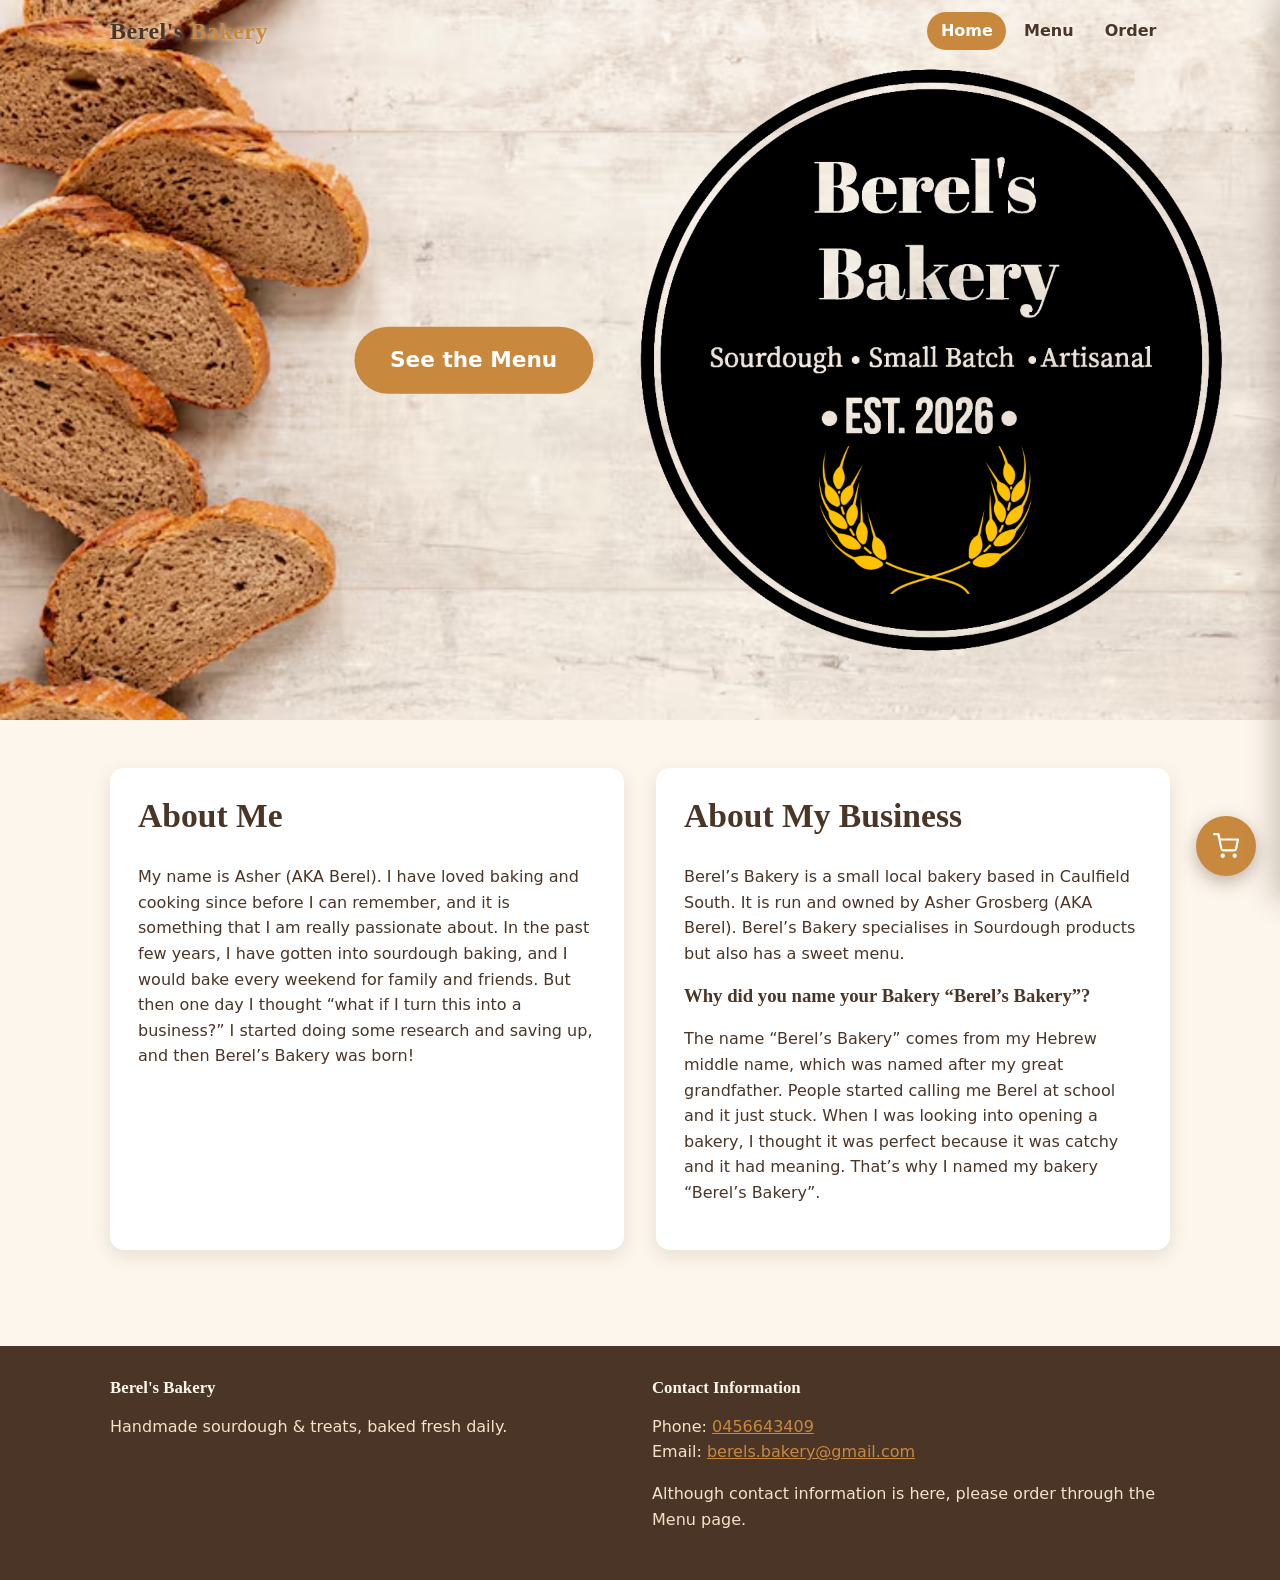
==== index.html @ 897d4f54 "Initial commit: Berel's Bakery website Static site (home, menu, item pages, order success), cart + S" ====
<!DOCTYPE html>
<html lang="en">
<head>
  <meta charset="UTF-8">
  <meta name="viewport" content="width=device-width, initial-scale=1.0">
  <title>Berel's Bakery — Handmade Sourdough &amp; Treats</title>
  <link rel="stylesheet" href="css/style.css">
  <link rel="icon" type="image/png" href="images/favicon.png">
  <script src="js/main.js" defer></script>
</head>
<body class="home">
  <header class="site-header at-top">
    <div class="wrap">
      <a class="brand" href="index.html">Berel's <span>Bakery</span></a>
      <nav class="site-nav">
        <a href="index.html" class="active">Home</a>
        <a href="menu.html">Menu</a>
        <a href="menu.html#order">Order</a>
      </nav>
    </div>
  </header>

  <main>
    <section class="hero">
      <div class="btn-row">
        <a class="btn" href="menu.html">See the Menu</a>
      </div>
    </section>

    <div class="wrap">
      <section>
        <div class="about-grid">
          <article class="card-soft">
            <h2>About Me</h2>
            <p>My name is Asher (AKA Berel). I have loved baking and cooking since before I
              can remember, and it is something that I am really passionate about. In the past
              few years, I have gotten into sourdough baking, and I would bake every weekend
              for family and friends. But then one day I thought “what if I turn this into a
              business?” I started doing some research and saving up, and then Berel’s Bakery
              was born!</p>
          </article>

          <article class="card-soft">
            <h2>About My Business</h2>
            <p>Berel’s Bakery is a small local bakery based in Caulfield South. It is run and
              owned by Asher Grosberg (AKA Berel). Berel’s Bakery specialises in Sourdough
              products but also has a sweet menu.</p>
            <h3>Why did you name your Bakery “Berel’s Bakery”?</h3>
            <p>The name “Berel’s Bakery” comes from my Hebrew middle name, which was named
              after my great grandfather. People started calling me Berel at school and it
              just stuck. When I was looking into opening a bakery, I thought it was perfect
              because it was catchy and it had meaning. That’s why I named my bakery
              “Berel’s Bakery”.</p>
          </article>
        </div>
      </section>
    </div>
  </main>

  <footer class="site-footer">
    <div class="wrap">
      <div>
        <h3>Berel's Bakery</h3>
        <p>Handmade sourdough &amp; treats, baked fresh daily.</p>
      </div>
      <div>
        <h3>Contact Information</h3>
        <p>Phone: <a href="tel:0456643409">0456643409</a><br>
           Email: <a href="mailto:berels.bakery@gmail.com">berels.bakery@gmail.com</a></p>
        <p>Although contact information is here, please order through the Menu page.</p>
      </div>
    </div>
  </footer>
</body>
</html>
---- css/style.css ----
/* ===== Berel's Bakery — shared styles ===== */
:root {
  --cream: #fdf6ec;
  --crust: #c8893f;
  --crust-dark: #a06a26;
  --dough: #f3e3c9;
  --cocoa: #4a3526;
  --cocoa-soft: #6b5240;
  --white: #ffffff;
  --shadow: 0 6px 18px rgba(74, 53, 38, 0.12);
  --radius: 14px;
  --max: 1100px;
}

* { box-sizing: border-box; }

html { scroll-behavior: smooth; }

body {
  margin: 0;
  font-family: "Segoe UI", system-ui, -apple-system, Helvetica, Arial, sans-serif;
  color: var(--cocoa);
  background: var(--cream);
  line-height: 1.6;
}

h1, h2, h3 {
  font-family: Georgia, "Times New Roman", serif;
  color: var(--cocoa);
  line-height: 1.2;
}

a { color: var(--crust-dark); }

img { max-width: 100%; display: block; }

.wrap {
  width: 100%;
  max-width: var(--max);
  margin: 0 auto;
  padding: 0 1.25rem;
}

/* ===== Header / Nav ===== */
.site-header {
  background: var(--cocoa);
  color: var(--cream);
  position: sticky;
  top: 0;
  z-index: 10;
  box-shadow: var(--shadow);
  transition: background-color 0.3s ease, box-shadow 0.3s ease;
}
.site-header .wrap {
  display: flex;
  align-items: center;
  justify-content: space-between;
  flex-wrap: wrap;
  gap: 0.5rem;
  padding-top: 0.75rem;
  padding-bottom: 0.75rem;
}
.brand {
  font-family: Georgia, serif;
  font-size: 1.5rem;
  font-weight: bold;
  color: var(--cream);
  text-decoration: none;
  letter-spacing: 0.5px;
  transition: color 0.3s ease, text-shadow 0.3s ease;
}
.brand span { color: var(--crust); }
.site-nav {
  display: flex;
  gap: 0.25rem;
  flex-wrap: wrap;
}
.site-nav a {
  color: var(--dough);
  text-decoration: none;
  padding: 0.4rem 0.85rem;
  border-radius: 999px;
  font-weight: 600;
  transition: background 0.15s, color 0.15s;
}
.site-nav a:hover { background: rgba(255,255,255,0.12); color: var(--white); }
.site-nav a.active { background: var(--crust); color: var(--white); }

/* ----- Home page: nav overlays the hero, transparent at the top ----- */
body.home .site-header {
  position: fixed;
  left: 0;
  right: 0;
  top: 0;
}
body.home .site-header.at-top {
  background: transparent;
  box-shadow: none;
}
body.home .site-header.at-top .brand {
  color: var(--cocoa);
  text-shadow: 0 1px 4px rgba(255, 255, 255, 0.7);
}
body.home .site-header.at-top .site-nav a {
  color: var(--cocoa);
  text-shadow: 0 1px 4px rgba(255, 255, 255, 0.7);
}
body.home .site-header.at-top .site-nav a:hover {
  background: rgba(74, 53, 38, 0.12);
  color: var(--cocoa);
}
body.home .site-header.at-top .site-nav a.active {
  background: var(--crust);
  color: var(--white);
  text-shadow: none;
}

/* ===== Hero ===== */
.hero {
  background-color: #ece4d8;
  background-image: url("../images/hero.jpg");
  background-size: contain;
  background-repeat: no-repeat;
  background-position: center;
  aspect-ratio: 16 / 9;
  position: relative;
  text-align: center;
}
.hero .btn-row {
  position: absolute;
  top: 50%;
  left: 37%;
  transform: translate(-50%, -50%);
  flex-direction: column;
  gap: 1.25rem;
}
.hero .btn-row .btn {
  font-size: 1.35rem;
  padding: 1rem 2.25rem;
}
.hero h1 {
  font-size: clamp(2rem, 5vw, 3.25rem);
  margin: 0 0 1.5rem;
  color: var(--white);
  text-shadow: 0 2px 8px rgba(0,0,0,0.6);
}
.hero p { font-size: 1.2rem; color: var(--cocoa-soft); margin: 0 auto 1.75rem; max-width: 600px; }

/* ===== Buttons ===== */
.btn {
  display: inline-block;
  background: var(--crust);
  color: var(--white);
  text-decoration: none;
  padding: 0.7rem 1.5rem;
  border-radius: 999px;
  font-weight: 700;
  border: none;
  cursor: pointer;
  font-size: 1rem;
  transition: background 0.15s, transform 0.1s;
}
.btn:hover { background: var(--crust-dark); }
.btn:active { transform: translateY(1px); }
.btn.secondary { background: transparent; color: var(--crust-dark); border: 2px solid var(--crust); }
.btn.secondary:hover { background: var(--crust); color: var(--white); }
.btn-row { display: flex; gap: 0.75rem; justify-content: center; flex-wrap: wrap; }

/* ===== Sections ===== */
section { padding: 3rem 0; }
section h2 { font-size: clamp(1.5rem, 3vw, 2.1rem); margin-top: 0; }
.about-grid {
  display: grid;
  grid-template-columns: repeat(auto-fit, minmax(280px, 1fr));
  gap: 2rem;
}
.card-soft {
  background: var(--white);
  border-radius: var(--radius);
  padding: 1.75rem;
  box-shadow: var(--shadow);
}

/* ===== Menu grid ===== */
.menu-grid {
  display: grid;
  grid-template-columns: repeat(auto-fill, minmax(240px, 1fr));
  gap: 1.5rem;
}
.product-card {
  background: var(--white);
  border-radius: var(--radius);
  overflow: hidden;
  box-shadow: var(--shadow);
  display: flex;
  flex-direction: column;
}
.product-card .img-link {
  display: block;
  overflow: hidden;
  background: var(--dough);
}
/* Slideshow: stacked images that cross-fade */
.slideshow {
  position: relative;
  width: 100%;
  height: 200px;
}
.slideshow .slide {
  position: absolute;
  inset: 0;
  width: 100%;
  height: 100%;
  object-fit: cover;
  opacity: 0;
  transition: opacity 1s ease, transform 0.25s ease;
}
.slideshow .slide.active { opacity: 1; }
.product-card .img-link:hover .slide.active,
.product-card .img-link:focus .slide.active { transform: scale(1.06); }
.product-card .body { padding: 1rem 1.25rem 1.4rem; flex: 1; display: flex; flex-direction: column; }
.product-card h3 { margin: 0 0 0.35rem; font-size: 1.2rem; }
.product-card .desc { margin: 0 0 0.75rem; color: var(--cocoa-soft); flex: 1; }
.product-card .price { font-weight: 700; color: var(--crust-dark); font-size: 1.1rem; }
.tap-hint { font-size: 0.8rem; color: var(--cocoa-soft); margin-top: 0.35rem; }

/* ===== Item detail page ===== */
.item-detail {
  display: grid;
  grid-template-columns: minmax(0, 1fr) minmax(0, 1.2fr);
  gap: 2rem;
  align-items: start;
}
.item-detail img { border-radius: var(--radius); box-shadow: var(--shadow); width: 100%; }
.item-detail ul { padding-left: 1.2rem; }
.back-link { display: inline-block; margin-bottom: 1rem; text-decoration: none; font-weight: 600; }

/* ===== Order form ===== */
.form-card {
  background: var(--white);
  border-radius: var(--radius);
  box-shadow: var(--shadow);
  padding: 2rem;
  max-width: 640px;
}
.field { margin-bottom: 1.4rem; }
.field > label.label { display: block; font-weight: 700; margin-bottom: 0.5rem; }
input[type="text"], input[type="tel"], input[type="email"], textarea {
  width: 100%;
  padding: 0.7rem 0.85rem;
  border: 2px solid var(--dough);
  border-radius: 10px;
  font-size: 1rem;
  font-family: inherit;
  background: var(--cream);
  color: var(--cocoa);
}
input:focus, textarea:focus { outline: none; border-color: var(--crust); }
textarea { min-height: 90px; resize: vertical; }
.check-list { display: grid; gap: 0.5rem; }

/* ----- Cart: product picker ----- */
.product-picker { display: grid; gap: 0.6rem; }
.product-row {
  display: flex;
  align-items: center;
  justify-content: space-between;
  gap: 1rem;
  background: var(--cream);
  border: 2px solid var(--dough);
  border-radius: 12px;
  padding: 0.6rem 0.85rem;
}
.product-row-info { display: flex; flex-direction: column; }
.product-row-name { font-weight: 600; }
.product-row-price { color: var(--crust-dark); font-size: 0.95rem; }
.qty-stepper {
  display: flex;
  align-items: center;
  gap: 0.5rem;
  flex: 0 0 auto;
}
.qty-btn {
  width: 2.1rem;
  height: 2.1rem;
  border: none;
  border-radius: 50%;
  background: var(--crust);
  color: var(--white);
  font-size: 1.25rem;
  line-height: 1;
  cursor: pointer;
  display: flex;
  align-items: center;
  justify-content: center;
  transition: background 0.15s, transform 0.1s;
}
.qty-btn:hover { background: var(--crust-dark); }
.qty-btn:active { transform: translateY(1px); }
.qty-btn:disabled { background: var(--dough); color: var(--cocoa-soft); cursor: not-allowed; }
.qty-value { min-width: 1.5rem; text-align: center; font-weight: 700; font-size: 1.05rem; }

/* ----- Cart: summary ----- */
.cart-summary {
  background: var(--cream);
  border: 2px solid var(--dough);
  border-radius: 12px;
  padding: 0.85rem 1rem;
}
.cart-empty { margin: 0; color: var(--cocoa-soft); }
.cart-lines { list-style: none; margin: 0; padding: 0; }
.cart-lines li {
  display: flex;
  flex-wrap: wrap;
  justify-content: space-between;
  gap: 1rem;
  padding: 0.3rem 0;
  border-bottom: 1px dashed var(--dough);
}
.cart-total {
  display: flex;
  justify-content: space-between;
  gap: 1rem;
  margin-top: 0.6rem;
  padding-top: 0.6rem;
  font-weight: 800;
  font-size: 1.1rem;
  color: var(--crust-dark);
}
.conf-total { font-size: 1.15rem; margin-top: 0.75rem; }
.pay-note { font-size: 0.88rem; color: var(--cocoa-soft); margin: 0 0 0.9rem; text-align: center; }

/* Cart line controls (inside the cart summary) */
.cart-lines li { align-items: center; }
.cl-name { flex: 1; }
.cl-controls { display: flex; align-items: center; gap: 0.4rem; flex: 0 0 auto; }
.cl-controls .qty-btn { width: 1.7rem; height: 1.7rem; font-size: 1rem; }
.cl-total { min-width: 3.6rem; text-align: right; font-weight: 700; color: var(--crust-dark); }

/* Order control on menu cards (full-width button / centered stepper) */
.product-card .order-control { margin-top: 0.85rem; text-align: center; }
.product-card .order-control .btn { width: 100%; }
.pack-hint { font-size: 0.8rem; color: var(--cocoa-soft); margin: 0.4rem 0 0; text-align: center; }
.item-detail .order-control .pack-hint { text-align: left; }

.btn:disabled { background: var(--dough); color: var(--cocoa-soft); cursor: not-allowed; }

.pack-select {
  width: 100%;
  padding: 0.7rem 0.85rem;
  border: 2px solid var(--dough);
  border-radius: 10px;
  font-size: 1rem;
  font-family: inherit;
  background: var(--cream);
  color: var(--cocoa);
  cursor: pointer;
}
.pack-select:focus { outline: none; border-color: var(--crust); }
.pack-select-sm { width: auto; padding: 0.4rem 0.6rem; font-size: 0.9rem; }

.addon-select { margin-top: 0.6rem; }
.cl-note { display: block; font-size: 0.78rem; font-weight: 600; color: var(--crust-dark); }
.cl-addon-row { flex-basis: 100%; margin-top: 0.4rem; }
.cl-addon-row .addon-select { margin-top: 0; width: 100%; }
.addon-note { font-size: 0.85rem; font-weight: 500; color: var(--cocoa-soft); }

/* ----- Per-item order control (item detail pages) ----- */
.order-control { margin-top: 0.75rem; }
.order-stepper {
  display: inline-flex;
  align-items: center;
  gap: 0.85rem;
  background: var(--white);
  border: 2px solid var(--dough);
  border-radius: 999px;
  padding: 0.35rem 0.6rem;
}
.order-stepper .qty-value { min-width: 1.6rem; text-align: center; font-size: 1.15rem; font-weight: 700; }

/* ===== Floating cart button (FAB) ===== */
.cart-fab {
  position: fixed;
  bottom: 1.5rem;
  right: 1.5rem;
  width: 60px;
  height: 60px;
  border-radius: 50%;
  border: none;
  background: var(--crust);
  color: var(--white);
  box-shadow: 0 6px 18px rgba(74, 53, 38, 0.35);
  display: flex;
  align-items: center;
  justify-content: center;
  cursor: pointer;
  z-index: 50;
  transition: background 0.15s, transform 0.1s;
}
.cart-fab:hover { background: var(--crust-dark); }
.cart-fab:active { transform: scale(0.96); }
.fab-badge {
  position: absolute;
  top: -4px;
  right: -4px;
  min-width: 22px;
  height: 22px;
  padding: 0 5px;
  border-radius: 999px;
  background: var(--cocoa);
  color: var(--white);
  font-size: 0.78rem;
  font-weight: 700;
  display: flex;
  align-items: center;
  justify-content: center;
  border: 2px solid var(--cream);
}

/* ===== Cart sidebar / drawer ===== */
.cart-overlay {
  position: fixed;
  inset: 0;
  background: rgba(0, 0, 0, 0.45);
  opacity: 0;
  visibility: hidden;
  transition: opacity 0.3s ease, visibility 0.3s ease;
  z-index: 55;
}
.cart-overlay.open { opacity: 1; visibility: visible; }
.cart-sidebar {
  position: fixed;
  top: 0;
  right: 0;
  height: 100%;
  width: min(390px, 92vw);
  background: var(--cream);
  box-shadow: -8px 0 24px rgba(74, 53, 38, 0.25);
  transform: translateX(100%);
  transition: transform 0.3s ease;
  z-index: 60;
  display: flex;
  flex-direction: column;
}
.cart-sidebar.open { transform: translateX(0); }
.cart-sidebar-head {
  display: flex;
  align-items: center;
  justify-content: space-between;
  padding: 1.1rem 1.25rem;
  background: var(--cocoa);
  color: var(--cream);
}
.cart-sidebar-head h2 { margin: 0; color: var(--cream); font-size: 1.3rem; }
.cart-close {
  background: none;
  border: none;
  color: var(--cream);
  font-size: 1.8rem;
  line-height: 1;
  cursor: pointer;
  padding: 0 0.25rem;
}
.cart-sidebar-body { padding: 1.25rem; overflow-y: auto; flex: 1; }
.check-list label, .radio-row label {
  display: flex;
  align-items: center;
  gap: 0.6rem;
  font-weight: 500;
  cursor: pointer;
}
.radio-row { display: flex; gap: 1.5rem; flex-wrap: wrap; }
.error { color: #b3261e; font-size: 0.9rem; margin-top: 0.4rem; display: none; }
.error.show { display: block; }
.hidden { display: none; }

.confirmation {
  background: #eef6e9;
  border: 2px solid #8bbf6a;
  border-radius: var(--radius);
  padding: 1.75rem;
  max-width: 640px;
}
.confirmation h2 { margin-top: 0; }
.confirmation ul { margin: 0.5rem 0 0; }

/* ===== Footer ===== */
.site-footer {
  background: var(--cocoa);
  color: var(--dough);
  margin-top: 3rem;
  padding: 2rem 0;
}
.site-footer .wrap {
  display: grid;
  grid-template-columns: repeat(auto-fit, minmax(200px, 1fr));
  gap: 1.5rem;
}
.site-footer h3 { color: var(--cream); margin: 0 0 0.5rem; font-size: 1.05rem; }
.site-footer a { color: var(--crust); }

/* ===== Responsive ===== */
@media (max-width: 700px) {
  .item-detail { grid-template-columns: 1fr; }
  /* Product photo: don't let it fill more than about half the phone screen */
  .item-detail img { max-height: 55vh; object-fit: cover; }

  section { padding: 2rem 0; }
  .card-soft { padding: 1.25rem; }
  .slideshow { height: 230px; }
}

/* ----- Phones ----- */
@media (max-width: 600px) {
  /* Header: brand + links on ONE line */
  .site-header .wrap { flex-wrap: nowrap; padding-top: 0.6rem; padding-bottom: 0.6rem; }
  .brand { font-size: 1.15rem; white-space: nowrap; }
  .site-nav { flex-wrap: nowrap; gap: 0; }
  .site-nav a { padding: 0.3rem 0.6rem; font-size: 0.92rem; }

  /* Home: on phones the banner is too short to put the menu bar on top of it,
     so the bar sits above the photo as a normal solid bar instead. */
  body.home .site-header { position: sticky; }
  body.home .site-header.at-top { background: var(--cocoa); box-shadow: var(--shadow); }
  body.home .site-header.at-top .brand { color: var(--cream); text-shadow: none; }
  body.home .site-header.at-top .site-nav a { color: var(--dough); text-shadow: none; }
  body.home .site-header.at-top .site-nav a.active { color: var(--white); }

  /* Hero button: phone-sized, still in the gap between the bread and the logo */
  .hero .btn-row { left: 31%; }
  .hero .btn-row .btn { font-size: 0.9rem; padding: 0.55rem 1rem; white-space: nowrap; }

  /* iPhones zoom in on any form control under 16px — keep them at 16px */
  .pack-select-sm, select, input, textarea { font-size: 16px; }

  /* Floating cart button: a little smaller and tucked closer to the corner */
  .cart-fab { width: 54px; height: 54px; bottom: 1rem; right: 1rem; }

  .form-card { padding: 1.25rem; }
  .radio-row { gap: 1rem; }
}

/* Very narrow phones (e.g. iPhone SE / small Androids) */
@media (max-width: 360px) {
  .brand { font-size: 1rem; }
  .site-nav a { padding: 0.3rem 0.45rem; font-size: 0.85rem; }
}
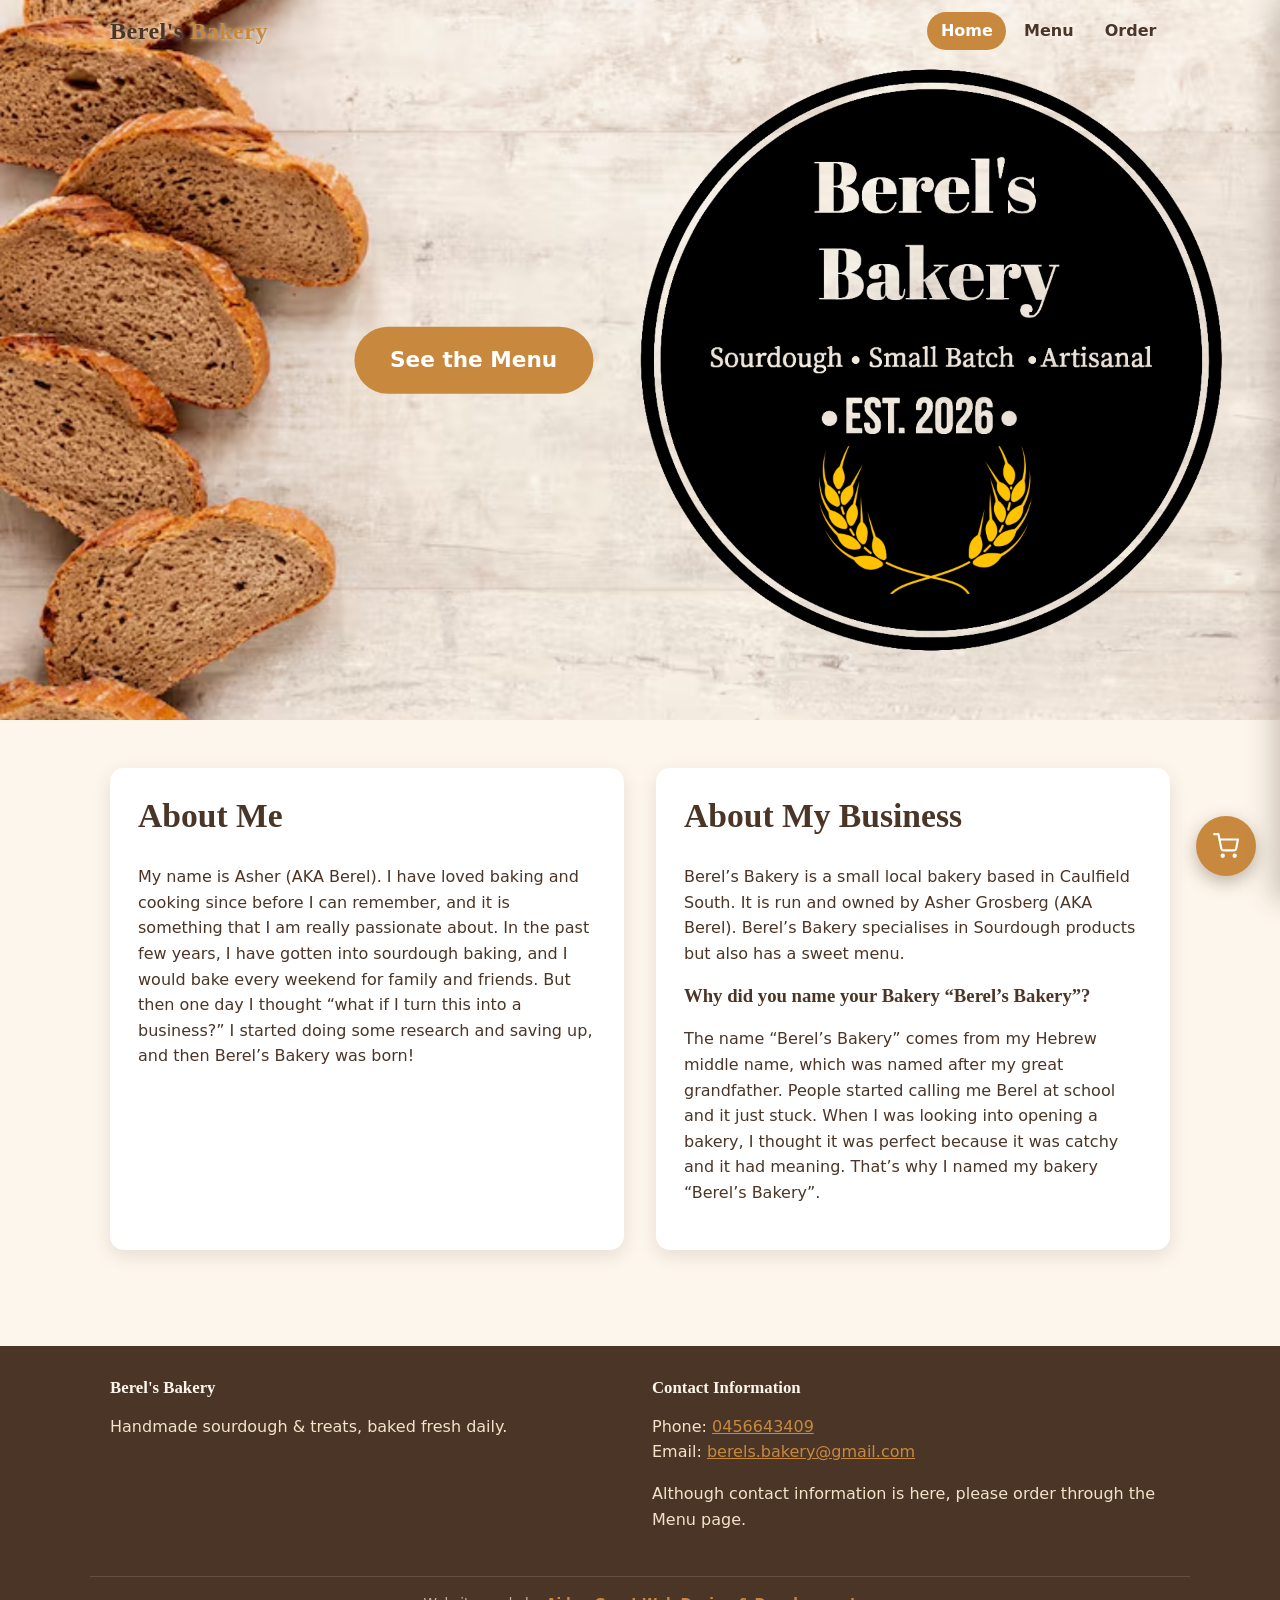
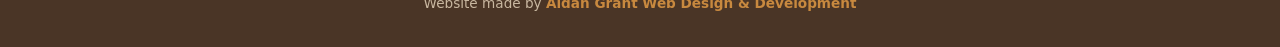
==== commit a3770f14: "Add 'Website made by Aidan Grant Web Design & Development' footer credit Links to madebyaidan.com.au" ====
--- a/index.html
+++ b/index.html
@@ -70,6 +70,7 @@
         <p>Although contact information is here, please order through the Menu page.</p>
       </div>
     </div>
+    <p class="footer-credit">Website made by <a href="https://madebyaidan.com.au" target="_blank" rel="noopener">Aidan Grant Web Design &amp; Development</a></p>
   </footer>
 </body>
 </html>
--- a/css/style.css
+++ b/css/style.css
@@ -223,6 +223,25 @@
 .product-card .desc { margin: 0 0 0.75rem; color: var(--cocoa-soft); flex: 1; }
 .product-card .price { font-weight: 700; color: var(--crust-dark); font-size: 1.1rem; }
 .tap-hint { font-size: 0.8rem; color: var(--cocoa-soft); margin-top: 0.35rem; }
+
+/* ----- Sold out (switches in products.json, edited at /admin) ----- */
+.product-card .img-link { position: relative; }
+.product-card.is-sold-out .slide { filter: grayscale(0.6) brightness(0.85); }
+.product-card.is-sold-out .img-link::after {
+  content: "Sold out";
+  position: absolute;
+  top: 0.75rem;
+  left: 0.75rem;
+  background: var(--cocoa);
+  color: var(--cream);
+  font-weight: 700;
+  font-size: 0.9rem;
+  padding: 0.3rem 0.8rem;
+  border-radius: 999px;
+  z-index: 1;
+}
+.btn.btn-sold-out, .btn.btn-sold-out:disabled { width: 100%; background: var(--dough); color: var(--cocoa-soft); }
+.addon-sold-out { text-align: left; font-weight: 600; margin: 0.4rem 0 0; }
 
 /* ===== Item detail page ===== */
 .item-detail {
@@ -498,6 +517,17 @@
 }
 .site-footer h3 { color: var(--cream); margin: 0 0 0.5rem; font-size: 1.05rem; }
 .site-footer a { color: var(--crust); }
+.footer-credit {
+  max-width: var(--max);
+  margin: 1.75rem auto 0;
+  padding: 1rem 1.25rem 0;
+  border-top: 1px solid rgba(243, 227, 201, 0.15);
+  text-align: center;
+  font-size: 0.85rem;
+  color: rgba(243, 227, 201, 0.75);
+}
+.footer-credit a { color: var(--crust); text-decoration: none; font-weight: 600; }
+.footer-credit a:hover { text-decoration: underline; }
 
 /* ===== Responsive ===== */
 @media (max-width: 700px) {
